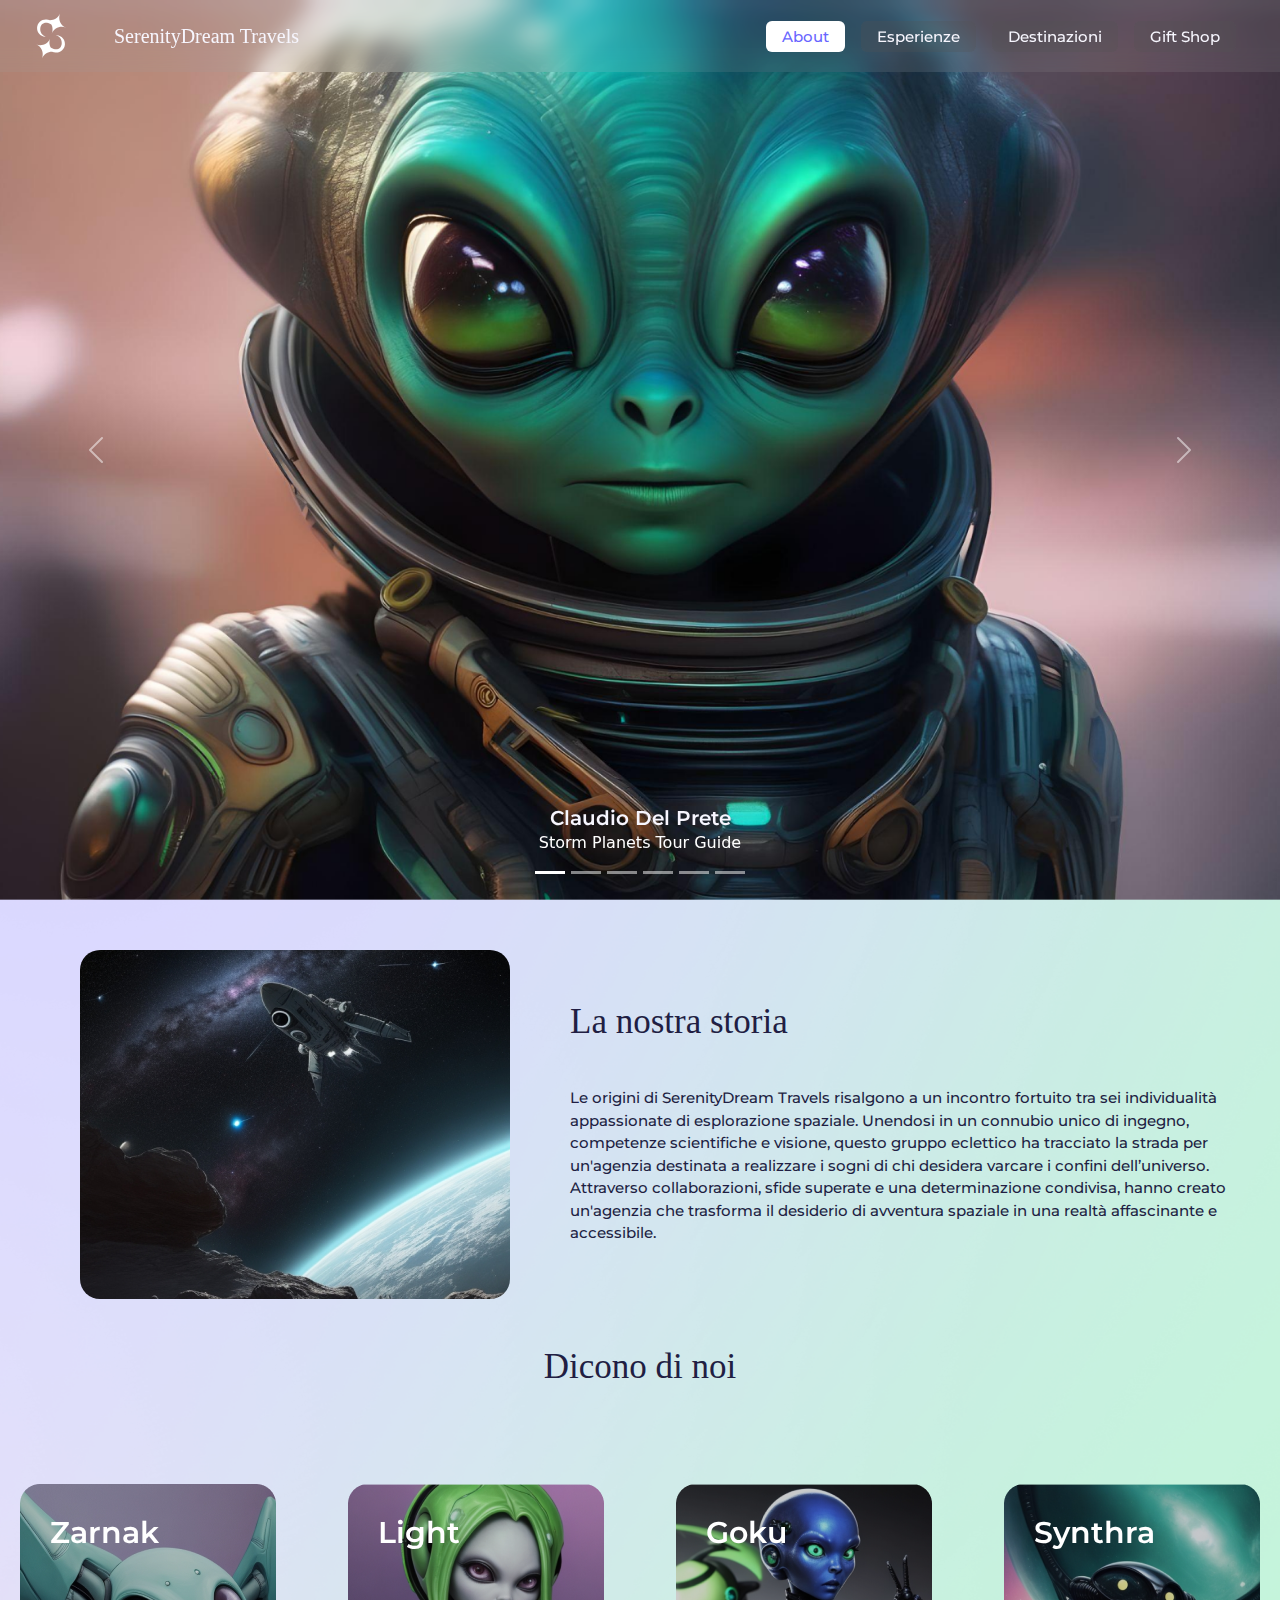
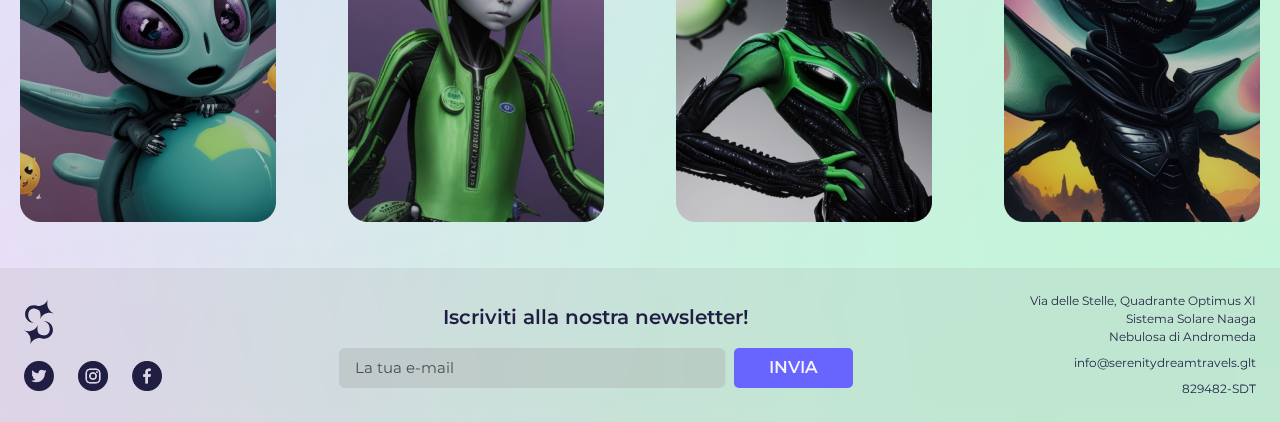
==== 1_about.html @ 0920f318 "upload" ====
<!DOCTYPE html>

<html lang="it">

<head>
    <meta charset="UTF-8">
    <meta name="viewport" content="width=device-width, initial-scale=1, shrink-to-fit=no">
    <title>About</title>
    <link rel="icon" type="image/svg" href="/img/logo.svg">

    <!-- Jquery -->
    <script src="https://ajax.googleapis.com/ajax/libs/jquery/1.12.0/jquery.min.js"></script>

    <!-- Bootstrap -->
    <link href="https://cdn.jsdelivr.net/npm/bootstrap@5.3.3/dist/css/bootstrap.min.css" rel="stylesheet"
        integrity="sha384-QWTKZyjpPEjISv5WaRU9OFeRpok6YctnYmDr5pNlyT2bRjXh0JMhjY6hW+ALEwIH" crossorigin="anonymous">
    <script src="https://cdn.jsdelivr.net/npm/bootstrap@5.3.3/dist/js/bootstrap.bundle.min.js"
        integrity="sha384-YvpcrYf0tY3lHB60NNkmXc5s9fDVZLESaAA55NDzOxhy9GkcIdslK1eN7N6jIeHz"
        crossorigin="anonymous"></script>

    <!-- Stylesheets -->
    <link rel="stylesheet" href="css/style.css">
    <link rel="stylesheet" href="css/1_about_style.css">

    <!-- Font | Against -->
    <link href="https://fonts.cdnfonts.com/css/against-2" rel="stylesheet">
    <!-- Font | Montserrat -->
    <link rel="preconnect" href="https://fonts.googleapis.com">
    <link rel="preconnect" href="https://fonts.gstatic.com" crossorigin>
    <link href="https://fonts.googleapis.com/css2?family=Montserrat:ital,wght@0,100..900;1,100..900&display=swap"
        rel="stylesheet">

    <!-- - preload images-->

    <link rel="shortcut icon" href="/img/favicon.svg" type="image/svg+xml">

    <!-- Compontents -->
    <script>
        $(document).ready(function () {
            $('#footer').load('/footer.html');
            $("#navbar").load("/navbar.html", function () {
                var currentPath = window.location.pathname.replace('.html', '');
                $("#navbar a").each(function () {
                    var linkPath = new URL(this.href).pathname.replace('.html', '');
                    if (linkPath === currentPath) {
                        $(this).addClass("active");
                    }
                });
            });
        });
    </script>

</head>

<body>

    <!-- Navbar -->
    <div id="navbar"></div>

    <!-- Carousel -->
    <div id="carouselExampleCaptions" class="carousel slide">

        <div class="carousel-indicators">
            <button type="button" data-bs-target="#carouselExampleCaptions" data-bs-slide-to="0" class="active"
                aria-current="true" aria-label="Slide 1"></button>
            <button type="button" data-bs-target="#carouselExampleCaptions" data-bs-slide-to="1"
                aria-label="Slide 2"></button>
            <button type="button" data-bs-target="#carouselExampleCaptions" data-bs-slide-to="2"
                aria-label="Slide 3"></button>
            <button type="button" data-bs-target="#carouselExampleCaptions" data-bs-slide-to="3"
                aria-label="Slide 4"></button>
            <button type="button" data-bs-target="#carouselExampleCaptions" data-bs-slide-to="4"
                aria-label="Slide 5"></button>
            <button type="button" data-bs-target="#carouselExampleCaptions" data-bs-slide-to="5"
                aria-label="Slide 6"></button>
        </div>
        <div class="carousel-inner ">

            <div class="carousel-item active">
                <img src="/img/Claudio.png" class="object-fit-cover vh-100 d-block w-100"
                    srcset="/img/800/team-claudio.png 800w, /img/1920/team-claudio.png 1920w"
                    sizes="(max-width: 768px) 800px, 1920px" alt="...">
                <div class="carousel-caption d-md-block">
                    <h5>Claudio Del Prete</h5>
                    <h6>Storm Planets Tour Guide</h6>
                </div>
            </div>
            <div class="carousel-item">
                <img src="/img/Martina.jpg" class="object-fit-cover vh-100 d-block w-100"
                    srcset="/img/800/team-martina.png 800w, /img/1920/team-martina.png 1920w"
                    sizes="(max-width: 768px) 800px, 1920px" alt="...">
                <div class="carousel-caption d-md-block">
                    <h5>Martina Decani</h5>
                    <h6>Starry Trips Main Guide</h6>
                </div>
            </div>
            <div class="carousel-item ">
                <img src="/img/Andrea.jpg" class="object-fit-cover vh-100 d-block w-100"
                    srcset="/img/800/team-andrea.png 800w, /img/1920/team-andrea.png 1920w"
                    sizes="(max-width: 768px) 800px, 1920px" alt="...">
                <div class="carousel-caption d-md-block">
                    <h5>Andrea Feliziani</h5>
                    <h6>Dark Holes Explorer</h6>
                </div>
            </div>
            <div class="carousel-item ">
                <img src="/img/Benedetta.jpg" class="object-fit-cover vh-100 d-block w-100"
                    srcset="/img/800/team-benedetta.png 800w, /img/1920/team-benedetta.png 1920w"
                    sizes="(max-width: 768px) 800px, 1920px" alt="...">
                <div class="carousel-caption d-md-block">
                    <h5>Benedetta Casini</h5>
                    <h6>Volcanic Destinations Planner</h6>
                </div>
            </div>
            <div class="carousel-item ">
                <img src="/img/Martina2.jpg" class="object-fit-cover vh-100 d-block w-100"
                    srcset="/img/800/team-martina2.png 800w, /img/1920/team-martina2.png 1920w"
                    sizes="(max-width: 768px) 800px, 1920px" alt="...">
                <div class="carousel-caption d-md-block">
                    <h5>Martina Combi</h5>
                    <h6>Alien Tour Manager</h6>
                </div>
            </div>
            <div class="carousel-item ">
                <img src="/img/Alessandro.jpg" class="object-fit-cover vh-100 d-block w-100"
                    srcset="/img/800/team-alessandro.png 800w, /img/1920/team-alessandro.png 1920w"
                    sizes="(max-width: 768px) 800px, 1920px" alt="...">
                <div class="carousel-caption d-md-block">
                    <h5>Alessandro Cirillo</h5>
                    <h6>Space Cruise Specialist</h6>
                </div>
            </div>
        </div>
        <button class="carousel-control-prev" type="button" data-bs-target="#carouselExampleCaptions"
            data-bs-slide="prev">
            <span class="carousel-control-prev-icon" aria-hidden="true"></span>
            <span class="visually-hidden">Previous</span>
        </button>
        <button class="carousel-control-next" type="button" data-bs-target="#carouselExampleCaptions"
            data-bs-slide="next">
            <span class="carousel-control-next-icon" aria-hidden="true"></span>
            <span class="visually-hidden">Next</span>
        </button>
    </div>



    <!-- Storia -->

    <div id="storydiv">
        <div id="storytext">
            <h2 class="mb-5">La nostra storia</h2>
            <p id="storycopy">Le origini di SerenityDream Travels risalgono a un incontro fortuito tra sei individualità
                appassionate di esplorazione spaziale. Unendosi in un connubio unico di ingegno, competenze scientifiche
                e visione, questo gruppo eclettico ha tracciato la strada per un'agenzia destinata a realizzare i sogni
                di chi desidera varcare i confini dell’universo. Attraverso collaborazioni, sfide superate e una
                determinazione condivisa, hanno creato un'agenzia che trasforma il desiderio di avventura spaziale in
                una realtà affascinante e accessibile.</p>
        </div>
        <img id="storyimg" src="/img/deepspace1.png" alt="deepspace1">
    </div>

    <!-- Review -->
    <h2 id="aboutus_title"> Dicono di noi </h2>


    <!-- Review Card Structure -->

    <div id="reviewdiv">

        <div class="review_card" id="card1">
            <h2 class="review_name"> Zarnak </h2>
            <div class="review_content mt-3">
                <img class="review_stars1" src="/img/reviewstars.png" alt="review_stars1">
                <p class="review_copy mt-3"> "SerenityDream Travels ha trasformato il mio sogno intergalattico in
                    realtà. Esperienza straordinaria, servizio impeccabile, destini spaziali indimenticabili. Raccomando
                    vivamente!" </p>
            </div>
        </div>

        <div class="review_card" id="card2">
            <h2 class="review_name"> Light </h2>
            <div class="review_content mt-3">
                <img class="review_stars" src="/img/reviewstars.png" alt="rewiev_stars">
                <p class="review_copy mt-3"> "SerenityDream Travels ha trasformato il mio sogno intergalattico in
                    realtà. Esperienza straordinaria, servizio impeccabile, destini spaziali indimenticabili. Raccomando
                    vivamente!" </p>
            </div>
        </div>

        <div class="review_card" id="card3">
            <h2 class="review_name"> Goku </h2>
            <div class="review_content mt-3">
                <img class="review_stars" src="/img/reviewstars.png" alt="review_stars">
                <p class="review_copy mt-3"> "SerenityDream Travels ha trasformato il mio sogno intergalattico in
                    realtà. Esperienza straordinaria, servizio impeccabile, destini spaziali indimenticabili. Raccomando
                    vivamente!" </p>
            </div>
        </div>

        <div class="review_card" id="card4">
            <h2 class="review_name"> Synthra </h2>
            <div class="review_content mt-3">
                <img class="review_stars" src="/img/reviewstars.png" alt="reviewstars">
                <p class="review_copy mt-3"> "SerenityDream Travels ha trasformato il mio sogno intergalattico in
                    realtà. Esperienza straordinaria, servizio impeccabile, destini spaziali indimenticabili. Raccomando
                    vivamente!" </p>
            </div>
        </div>
    </div>

    <div class="spacer"></div>
    <!-- Footer -->
    <div class="mt-5" id="footer"></div>
</body>

</html>
---- css/style.css ----
/* GLASS */

.glass {
  background-color: rgba(158, 158, 158, 0.155);
  backdrop-filter: blur(10px);
  border: none;
}

/* BACKGROUND */

body {
  background-image: url('/img/background.png');
  background-size: cover;
}

/* BACKGROUND | HEADER */

#header-bg {
  position: absolute;
  z-index: -1;
  width: 100%;
  height: 120%;
}

/* HEADER INFO */

.info {
  height: 65px;
  max-width: 100%;
}

/* BUTTONS */

/* BUTTONS | BURGER MENU */
.navbar-toggler-icon {
  background-image: url("data:image/svg+xml,%3csvg xmlns='http://www.w3.org/2000/svg' viewBox='0 0 30 30'%3e%3cpath stroke='rgba(255, 255, 255, 1)' stroke-linecap='round' stroke-miterlimit='10' stroke-width='2' d='M4 7h22M4 15h22M4 23h22'/%3e%3c/svg%3e") !important;
}

.navbar-toggler:hover {
  background-color: rgba(158, 158, 158, 0.155);
}

.navbar-toggler:active {
  background-color: rgba(241, 241, 241, 0.29);
}

/* BUTTONS | NAVBAR LINKS */

.nav-link {
  font-family: Montserrat;
  font-size: 15px;
  font-weight: 500;
  line-height: 100%;
  color: #F7F6FE;
  margin: 0;
  background-color: rgba(0, 0, 0, 0.128);
  backdrop-filter: blur(10px);
}

.nav-link:hover {
  color: #F7F6FE;
  background-color: #6865FF;
}

.nav-link:active {
  color: #6865FF;
  background-color: #F7F6FE;
}

.nav-link:focus {
  color: #6865FF;
  background-color: #F7F6FE;
}

/* BUTTONS | CTA */

.cta {
  font-family: Montserrat;
  font-size: clamp(15px, 3vw, 20px);
  font-weight: 550;
  line-height: 100%;
  background-color: #6865FF;
  color: #F7F6FE;
  border: none;
  border-radius: 5px;
  padding-inline: 35px;
  padding-top: 15px;
  padding-bottom: 15px;
  text-decoration: none;
}

.cta:hover {
  background-color: #3331b7;
}

.cta:active {
  background-color: #F7F6FE;
  color: #3331b7;
}

.cta:focus {
  background-color: #F7F6FE;
  color: #3331b7;
}

.location-tag {
  padding-inline: 20px;
  padding-top: 12px;
  padding-bottom: 12px;
  border-radius: 100px;
  font-size: clamp(15px, 2vw, 20px);
  font-family: montserrat;
  font-weight: 600;
  color: #F7F6FE;
  margin: 0;
  line-height: 100%;
  text-decoration: none;
}

.location-tag:hover {
  background-color: rgba(255, 255, 255, 0.205);
}

.location-tag:active {
  background-color: #F7F6FE;
  color: #6865FF;
}

.location-tag:focus {
  background-color: #F7F6FE;
  color: #6865FF;
}

/* BUTTONS | FOOTER */

.social-btn {
  fill: #211E43;
}

.social-btn:hover {
  fill: #3331b7;
}

.social-btn:active {
  fill: #F7F6FE;
}

::placeholder {
  font-family: Montserrat;
  font-size: 15px;
  margin: 0;
  line-height: 100%;
}






/* FONTS */
#home-title {
  position: relative;
  color: #F7F6FE;
  font-family: Against;
  font-size: clamp(15px, 12vw, 70px);
  text-align: center;
}

.navbar-title {
  font-family: against;
  font-size: 20px;
  color: #F7F6FE;
}

h1 {
  /* page title */
  color: #F7F6FE;
  font-family: Against;
  font-size: clamp(15px, 8vw, 70px);
  font-weight: 300;
  line-height: 150%;
  margin: 0;
}

h2 {
  /* against title */
  color: #211E43;
  font-family: against;
  font-size: clamp(15px, 6vw, 35px);
  font-weight: 500;
  line-height: 100%;
  margin: 0;
}

h3 {
  /* montserrat title */
  color: #F7F6FE;
  font-family: Montserrat;
  font-size: clamp(15px, 6vw, 35px);
  font-weight: 600;
  line-height: 100%;
  margin: 0;
}


h4 {
  /* pretitle */
  color: #F7F6FE;
  font-family: Montserrat;
  font-size: clamp(15px, 3vw, 25px);
  line-height: 150%;
  font-weight: 300;
  text-transform: uppercase;
  margin: 0;
}

h5 {
  font-family: Montserrat;
  font-size: clamp(15px, 4vw, 20px);
  color: #F7F6FE;
  font-weight: 600;
  margin: 0;
  line-height: 150%;
}

p {
  font-family: Montserrat;
  font-size: clamp(13px, 1vw, 15px);
  color: #211E43;
  font-weight: 400;
  margin: 0;
}

.small {
  font-family: Montserrat;
  font-size: 12px;
  color: #211E43;
  font-weight: 400;
  margin: 0;
}

.navbar a.active {
  color: #6865FF !important;
  background-color: white !important;
}
---- css/1_about_style.css ----
/* Import */

@import url('https://fonts.googleapis.com/css2?family=Montserrat:ital,wght@0,100..900;1,100..900&display=swap');


/* ! Reset */ 
body,
html {
    background-color: white;
    box-sizing: border-box;
    margin: 0;
    padding: 0;
}

*,
*:before,
*:after {
    box-sizing: border-box;
}

ol,
ul {
    list-style-type: none;
}

img {
    height: auto;
}

a {
    text-decoration: none
}


.logos {
    display: none;
}

:root {
    --menu-bg: #1d1d1f;
    --menu-color: #fff;
}

.header {
    background: linear-gradient(101deg, rgba(255, 255, 255, 0.30) 1.25%, rgba(255, 255, 255, 0.21) 99.35%);
    backdrop-filter: blur(5px);
    position: fixed;
    top: 0;
    left: 0;
    z-index: 9999;
    width: 100%;
    padding: 10px 15px;
}

.header__content {
    max-width: 1200px;
    width: 100%;
    margin: 0 auto;
    display: flex;
    justify-content: space-between;
}

.header__logo {
    margin-right: auto;
}

.header__logo,
.header__quick {
    display: flex;
    align-items: center;
    color: var(--menu-color)
}

.header__menu {
    padding: 0;
    margin: 0;
}

.header__menu li {
    display: inline-block;
}

.header__menu li a {
    color: var(--menu-color);
    display: block;
    padding: 16px;
    font-family: Montserrat;
    font-size: 20px;
    font-style: normal;
    font-weight: 500;
    line-height: normal;

}


@media(max-width: 1100px) {
    .text_logo {
        display: none;
    }

    .logos {
        display: block;
    }

}

@media (max-width: 768px) {

    .text_logo {
        display: none;
    }

    .header__menu {
        position: absolute;
        top: 70px;
        left: 0;
        background: linear-gradient(101deg, rgba(255, 255, 255, 0.30) 1.25%, rgba(255, 255, 255, 0.21) 99.35%);
        backdrop-filter: blur(5px);
        width: 100%;
        height: 100vh;
        height: 0vh;
        overflow: hidden;
        transition: all 1s cubic-bezier(.215, .61, .355, 1);
    }

    .header__menu li {
        width: 100%;
        border-bottom: 1px solid #444
    }

    .menu-open .header__menu {
        height: 100vh;
        padding: 3%;
    }

    .icon-hamburger {
        height: 50px;
        width: 40px;
        margin-left: 20px;
        padding-top: 5px;
    }

    .icon-hamburger span {
        height: 2px;
        width: 30px;
        background: var(--menu-color);
        position: relative;
        display: block;
        margin-top: 11px;
        transition: all 0.2s cubic-bezier(.215, .61, .355, 1);
    }

    .menu-open .icon-hamburger span:nth-child(1) {
        transform: rotate(45deg) translateY(9px);
    }

    .menu-open .icon-hamburger span:nth-child(2) {
        transform: rotate(-45deg) translateY(-9px);
    }

    .header__quick {
        display: flex;
        justify-content: flex-end;
        width: 50%;
    }

}

@media(max-width: 1100px) {
    .text_logo {
        display: none;
    }

    .logos {
        display: block;
    }

}

@media (max-width: 768px) {

    .text_logo {
        display: none;
    }

    .header__menu {
        position: absolute;
        top: 70px;
        left: 0;
        background: linear-gradient(101deg, rgba(255, 255, 255, 0.30) 1.25%, rgba(255, 255, 255, 0.21) 99.35%);
        backdrop-filter: blur(5px);
        width: 100%;
        height: 100vh;
        height: 0vh;
        overflow: hidden;
        transition: all 1s cubic-bezier(.215, .61, .355, 1);
    }

    .header__menu li {
        width: 100%;
        border-bottom: 1px solid #444
    }

    .menu-open .header__menu {
        height: 100vh;
        padding: 3%;
    }

    .icon-hamburger {
        height: 50px;
        width: 40px;
        margin-left: 20px;
        padding-top: 5px;
    }

    .icon-hamburger span {
        height: 2px;
        width: 30px;
        background: var(--menu-color);
        position: relative;
        display: block;
        margin-top: 11px;
        transition: all 0.2s cubic-bezier(.215, .61, .355, 1);
    }

    .menu-open .icon-hamburger span:nth-child(1) {
        transform: rotate(45deg) translateY(9px);
    }

    .menu-open .icon-hamburger span:nth-child(2) {
        transform: rotate(-45deg) translateY(-9px);
    }

    .header__quick {
        display: flex;
        justify-content: flex-end;
        width: 50%;
    }

}

.spacer {
    height: 3rem;
}

/* Storia */

h1 {
    color: #211E43;
    font-family: Montserrat;
    font-size: 1.875rem;
    font-style: normal;
    font-weight: 600;
    line-height: normal;
}

#storycopy {
    color: #211E43;
    font-family: Montserrat;
    font-size: 0.9375rem;
    font-style: normal;
    font-weight: 500;
    line-height: 150%;
    margin: auto;
}

#storydiv {
    text-align: center;
    gap: 3.75rem;
    margin-top: 50px;
}

#storyimg {
    width: 100%;
    margin-top: 3.12rem;
}



@media screen and (min-width: 768px) {
    #storydiv {
        display: flex;
        flex-direction: row-reverse;
        align-items: center;
        justify-content: space-between;
    }

    #storyimg {
        width: 39rem;
        margin-left: 5rem;
        border-radius: 1.25rem;
        margin-top: 0rem;
    }

    #storytext {
        text-align: left;
        margin-top: 0;
    }
}


/* reviews */

#aboutus_title {
    text-align: center;
    margin-bottom: 3.12rem;
    margin-top: 3.13rem;
}

/* review cards */

#reviewdiv {
    display: flex;
    flex-wrap: wrap;
    gap: 2rem;


}

.review_card {
    position: relative;
    top: 3.13rem;
    width: 16rem;
    height: 21.125rem;
    margin: auto;
    background-size: cover;
    overflow: hidden;
    transition: background 0.3s ease, backdrop-filter 0.3s ease;
}

.review_card::before {
    content: '';
    position: absolute;
    top: 0;
    left: 0;
    right: 0;
    bottom: 0;
    background: rgba(255, 255, 255, 0.2);
    backdrop-filter: blur(10px);
    opacity: 0;
    transition: opacity 0.3s ease;
    border-radius: 1rem;
}

.review_card:hover::before {
    opacity: 1;
}

.review_name {
    color: white;
    font-family: Montserrat;
    font-size: 1.875rem;
    font-style: normal;
    font-weight: 600;
    line-height: normal;
    padding-left: 1.88rem;
    padding-top: 1.88rem;
    position: relative;
    z-index: 1;
}

.review_content {
    opacity: 0;
    margin-left: 1.88rem;
    position: relative;
    z-index: 1;
    transition: opacity 0.3s ease;
}

.review_card:hover .review_content {
    opacity: 1;
}

.review_copy {
    color: white;
    font-family: Montserrat;
    font-size: 0.9375rem;
    font-style: normal;
    font-weight: 400;
    line-height: normal;
    align-self: stretch;
    text-align: left;
}

#card1 {
    background-image: url("/img/Zarnak.png");
    background-repeat: no-repeat;
    background-size: cover;
}

#card2 {
    background-image: url("/img/Light.png");
    background-repeat: no-repeat;
    background-size: cover;
}

#card3 {
    background-image: url("/img/Goku.png");
    background-repeat: no-repeat;
    background-size: cover;
}

#card4 {
    background-image: url("/img/Synthra.png");
    background-repeat: no-repeat;
    background-size: cover;
}

@media screen and (min-width: 768px) {
    #reviewdiv {
        flex-direction: row;
    }
}
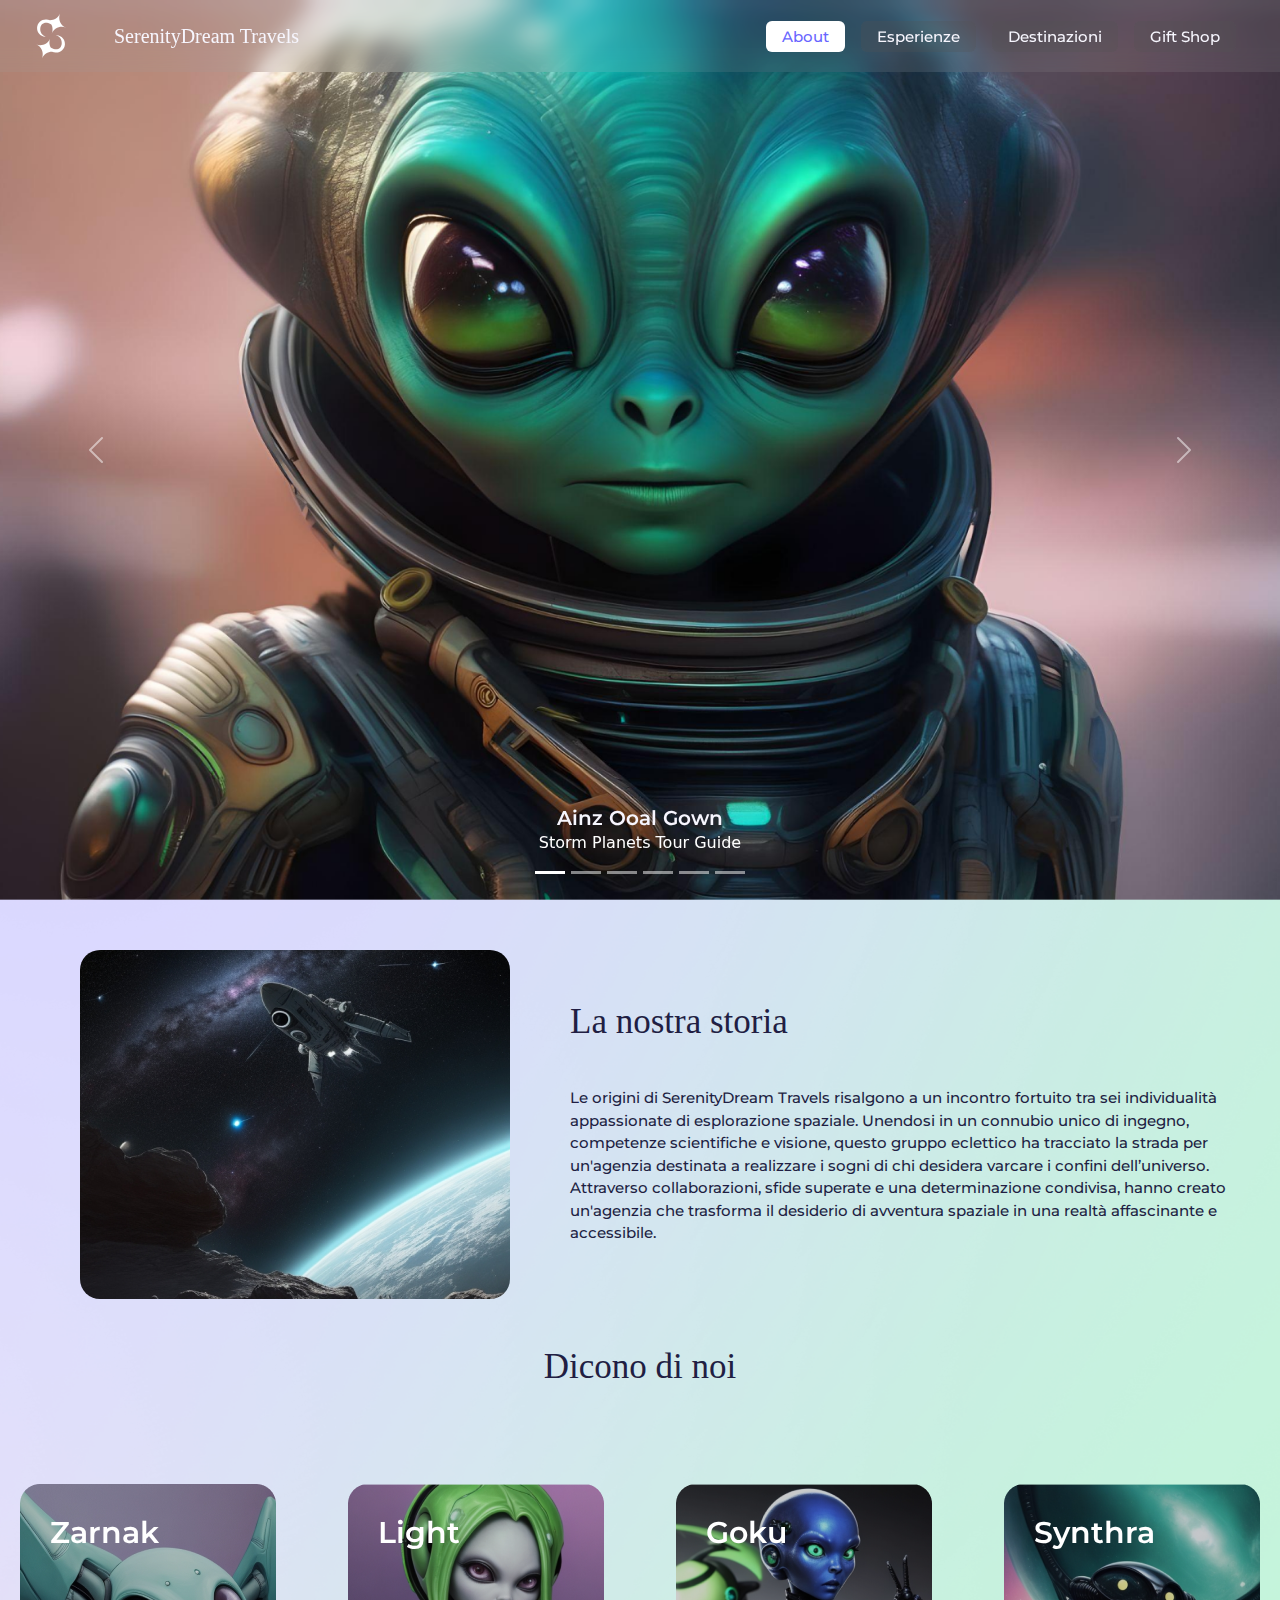
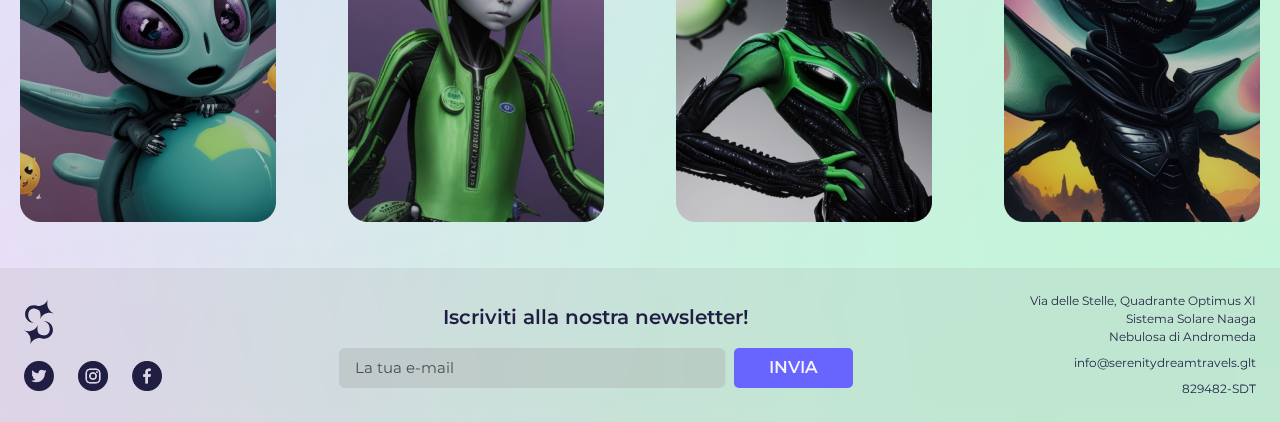
==== commit 209c73ff: "Update 1_about.html" ====
--- a/1_about.html
+++ b/1_about.html
@@ -81,7 +81,7 @@
                     srcset="/img/800/team-claudio.png 800w, /img/1920/team-claudio.png 1920w"
                     sizes="(max-width: 768px) 800px, 1920px" alt="...">
                 <div class="carousel-caption d-md-block">
-                    <h5>Claudio Del Prete</h5>
+                    <h5>Ainz Ooal Gown</h5>
                     <h6>Storm Planets Tour Guide</h6>
                 </div>
             </div>
@@ -90,7 +90,7 @@
                     srcset="/img/800/team-martina.png 800w, /img/1920/team-martina.png 1920w"
                     sizes="(max-width: 768px) 800px, 1920px" alt="...">
                 <div class="carousel-caption d-md-block">
-                    <h5>Martina Decani</h5>
+                    <h5>Nemu Emmot</h5>
                     <h6>Starry Trips Main Guide</h6>
                 </div>
             </div>
@@ -99,7 +99,7 @@
                     srcset="/img/800/team-andrea.png 800w, /img/1920/team-andrea.png 1920w"
                     sizes="(max-width: 768px) 800px, 1920px" alt="...">
                 <div class="carousel-caption d-md-block">
-                    <h5>Andrea Feliziani</h5>
+                    <h5>Nfirea Bareare</h5>
                     <h6>Dark Holes Explorer</h6>
                 </div>
             </div>
@@ -108,7 +108,7 @@
                     srcset="/img/800/team-benedetta.png 800w, /img/1920/team-benedetta.png 1920w"
                     sizes="(max-width: 768px) 800px, 1920px" alt="...">
                 <div class="carousel-caption d-md-block">
-                    <h5>Benedetta Casini</h5>
+                    <h5>Fluder Paradyne</h5>
                     <h6>Volcanic Destinations Planner</h6>
                 </div>
             </div>
@@ -117,7 +117,7 @@
                     srcset="/img/800/team-martina2.png 800w, /img/1920/team-martina2.png 1920w"
                     sizes="(max-width: 768px) 800px, 1920px" alt="...">
                 <div class="carousel-caption d-md-block">
-                    <h5>Martina Combi</h5>
+                    <h5>Nazami Enec</h5>
                     <h6>Alien Tour Manager</h6>
                 </div>
             </div>
@@ -126,7 +126,7 @@
                     srcset="/img/800/team-alessandro.png 800w, /img/1920/team-alessandro.png 1920w"
                     sizes="(max-width: 768px) 800px, 1920px" alt="...">
                 <div class="carousel-caption d-md-block">
-                    <h5>Alessandro Cirillo</h5>
+                    <h5>Olasird'arc Haylilyal</h5>
                     <h6>Space Cruise Specialist</h6>
                 </div>
             </div>
@@ -214,4 +214,4 @@
     <div class="mt-5" id="footer"></div>
 </body>
 
-</html>+</html>
